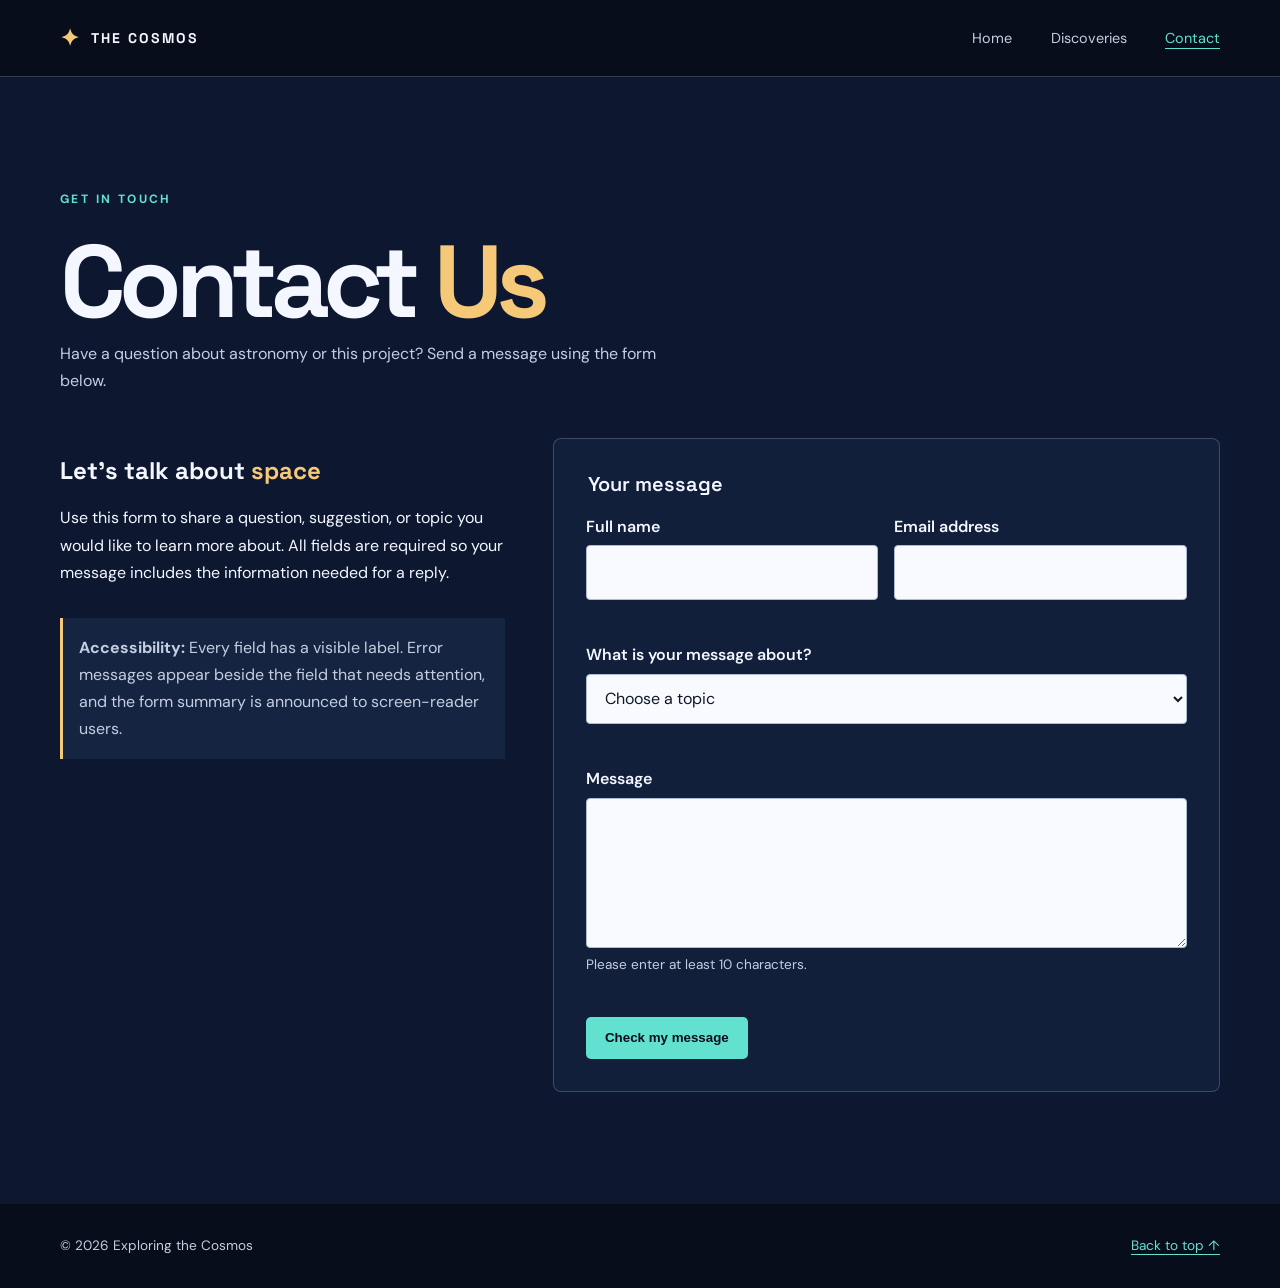
==== contact.html @ 07278807 "Add files via upload" ====
<!DOCTYPE html>
<html lang="en">
<head>
  <meta charset="UTF-8">
  <meta name="viewport" content="width=device-width, initial-scale=1.0">
  <meta name="description" content="Explore astronomy, scientific discoveries, and fascinating facts about the universe.">
  <title>Contact | Exploring the Cosmos</title>
  <link rel="preconnect" href="https://fonts.googleapis.com">
  <link rel="preconnect" href="https://fonts.gstatic.com" crossorigin>
  <link href="https://fonts.googleapis.com/css2?family=DM+Sans:wght@400;500;600;700&family=Space+Grotesk:wght@500;600;700&display=swap" rel="stylesheet">
  <link rel="stylesheet" href="style.css">
</head>
<body>
  <a class="skip-link" href="#main-content">Skip to main content</a>
  <header class="site-header"><div class="container header-inner">
    <a class="brand" href="index.html"><span class="brand-icon" aria-hidden="true">✦</span><span>THE COSMOS</span></a>
    <nav class="main-nav" aria-label="Main navigation">
      <a href="index.html" >Home</a><a href="discoveries.html" >Discoveries</a><a href="contact.html" aria-current="page">Contact</a>
    </nav>
  </div></header>

<main id="main-content"><section class="content-section contact-section" id="top"><div class="container"><div class="section-heading"><p class="eyebrow">GET IN TOUCH</p><h1 id="page-title">Contact <span>Us</span></h1><p class="section-intro">Have a question about astronomy or this project? Send a message using the form below.</p></div>
<div class="contact-layout"><div><h2>Let's talk about <span>space</span></h2><p>Use this form to share a question, suggestion, or topic you would like to learn more about. All fields are required so your message includes the information needed for a reply.</p><div class="design-note"><strong>Accessibility:</strong> Every field has a visible label. Error messages appear beside the field that needs attention, and the form summary is announced to screen-reader users.</div></div>
<form class="contact-panel" id="contact-form" novalidate>
<fieldset style="border:0;padding:0;margin:0"><legend style="font:600 1.25rem 'Space Grotesk',Arial,sans-serif;margin-bottom:1rem">Your message</legend>
<div class="form-grid">
<div class="form-field"><label for="full-name">Full name</label><input id="full-name" name="full-name" type="text" autocomplete="name" required aria-describedby="name-error"><p class="field-error" id="name-error"></p></div>
<div class="form-field"><label for="email">Email address</label><input id="email" name="email" type="email" autocomplete="email" required aria-describedby="email-error"><p class="field-error" id="email-error"></p></div>
<div class="form-field full"><label for="topic">What is your message about?</label><select id="topic" name="topic" required aria-describedby="topic-error"><option value="">Choose a topic</option><option value="astronomy">Astronomy question</option><option value="website">Website feedback</option><option value="other">Other</option></select><p class="field-error" id="topic-error"></p></div>
<div class="form-field full"><label for="message">Message</label><textarea id="message" name="message" required minlength="10" aria-describedby="message-help message-error"></textarea><p class="form-help" id="message-help">Please enter at least 10 characters.</p><p class="field-error" id="message-error"></p></div>
</div></fieldset>
<div class="form-actions"><button class="button" type="submit">Check my message</button></div>
<p class="form-status" id="form-status" role="status" aria-live="polite" hidden></p>
</form></div></div></section></main>
<script src="form.js" defer></script>

  <footer class="site-footer"><div class="container footer-inner"><p>© 2026 Exploring the Cosmos</p><a href="#top">Back to top ↑</a></div></footer>
</body></html>
---- style.css ----
/* Exploring the Cosmos — Milestone 2 accessibility update
   Consistent palette: midnight navy, teal, and gold.
   Gestalt design: proximity groups related content; similarity repeats card and navigation styles.
*/
:root{--midnight:#070d1b;--navy:#0d1830;--panel:#111f3b;--panel-light:#172847;--text:#f4f7ff;--muted:#c5cee0;--teal:#62e0d0;--gold:#f5c978;--line:rgba(190,210,245,.24);--content-width:1120px;--section-space:6rem}
*{box-sizing:border-box}html{scroll-behavior:smooth;scroll-padding-top:90px}body{margin:0;background:var(--midnight);color:var(--text);font-family:"DM Sans",Arial,sans-serif;line-height:1.7}img{display:block;max-width:100%}a{color:inherit}.container{width:min(var(--content-width),calc(100% - 3rem));margin-inline:auto}
.skip-link{position:absolute;left:1rem;top:-5rem;z-index:100;padding:.75rem 1rem;background:var(--gold);color:var(--midnight);font-weight:700;border-radius:4px}.skip-link:focus{top:1rem}
.site-header{position:sticky;top:0;z-index:10;background:#070d1b;border-bottom:1px solid var(--line)}.header-inner{min-height:76px;display:flex;align-items:center;justify-content:space-between;gap:2rem}.brand{display:inline-flex;align-items:center;gap:.65rem;text-decoration:none;font:700 .88rem "Space Grotesk",Arial,sans-serif;letter-spacing:.14em}.brand-icon{color:var(--gold);font-size:1.45rem}.main-nav{display:flex;flex-wrap:wrap;gap:clamp(1rem,3vw,2.5rem)}.main-nav a{color:var(--muted);font-size:.9rem;text-decoration:none}.main-nav a:hover,.main-nav a:focus-visible,.main-nav a[aria-current="page"]{color:var(--teal);text-decoration:underline;text-underline-offset:5px}
.hero{min-height:620px;position:relative;display:flex;align-items:center;overflow:hidden;background:#101d38 url("https://images.unsplash.com/photo-1462331940025-496dfbfc7564?auto=format&fit=crop&w=2000&q=90") center 48%/cover no-repeat}.hero-overlay{position:absolute;inset:0;background:linear-gradient(90deg,rgba(5,10,24,.96),rgba(5,10,24,.78) 58%,rgba(5,10,24,.28)),linear-gradient(0deg,rgba(7,13,27,.55),transparent 45%)}.hero-content{position:relative;z-index:1;padding-block:7rem}.eyebrow{margin:0 0 1rem;color:var(--teal);font-size:.75rem;font-weight:700;letter-spacing:.2em}h1,h2,h3{font-family:"Space Grotesk",Arial,sans-serif;line-height:1.12}h1{max-width:760px;margin:0;font-size:clamp(3.1rem,8vw,6.7rem);letter-spacing:-.065em}h1 span,h2 span{color:var(--gold)}.hero-description{max-width:560px;margin:1.5rem 0 2rem;color:#e3e9f4;font-size:clamp(1rem,2vw,1.2rem)}.primary-button,.button{display:inline-flex;align-items:center;gap:1rem;padding:.85rem 1.2rem;border:0;border-radius:5px;background:var(--teal);color:var(--midnight);font-weight:700;text-decoration:none;cursor:pointer}.primary-button:hover,.button:hover{background:#8af0e4}.hero-caption{position:absolute;right:max(1.5rem,calc((100vw - var(--content-width))/2));bottom:2rem;color:#f4f7ff;font-size:.75rem;letter-spacing:.2em}
.content-section{padding-block:var(--section-space)}.about-section,.facts-section{background:var(--navy)}.about-grid{display:grid;grid-template-columns:.9fr 1.1fr;align-items:center;gap:clamp(2.5rem,6vw,5.5rem)}.section-copy h2,.section-heading h2{margin:0 0 1.25rem;font-size:clamp(2.4rem,5vw,4rem);letter-spacing:-.05em}.section-copy p:not(.eyebrow){color:var(--muted)}.about-image{margin:0;padding:.65rem;border:1px solid var(--line);background:#111f3b}.about-image img{width:100%;aspect-ratio:5/4;object-fit:cover}.about-image figcaption{padding:.8rem .45rem .25rem;color:var(--muted);font-size:.85rem}
.discoveries-section{background:var(--midnight)}.section-heading{max-width:720px;margin-bottom:2.7rem}.section-intro{max-width:600px;margin:0;color:var(--muted)}.discovery-grid{display:grid;grid-template-columns:repeat(3,1fr);gap:1.2rem}.discovery-card{position:relative;min-height:330px;padding:2rem;border:1px solid var(--line);border-radius:8px;background:linear-gradient(145deg,var(--panel-light),var(--panel));transition:transform .2s ease,border-color .2s ease}.discovery-card:hover{transform:translateY(-3px);border-color:var(--teal)}.card-number{position:absolute;top:1.4rem;right:1.5rem;color:#c5cee0;font:600 .8rem "Space Grotesk",Arial,sans-serif}.card-icon{display:grid;width:48px;height:48px;place-items:center;margin-bottom:1.5rem;border-radius:50%;background:#203b58;color:var(--teal);font-size:1.7rem}.discovery-card h3{max-width:260px;margin:0 0 1rem;font-size:1.35rem}.discovery-card p{margin:0 0 1.5rem;color:var(--muted);font-size:.92rem}.card-tag{color:var(--gold);font-size:.75rem;font-weight:700;letter-spacing:.14em}
.facts-grid{display:grid;grid-template-columns:repeat(4,1fr);gap:1rem}.fact-card{padding:1.6rem;border-top:2px solid var(--teal);background:#142441}.fact-symbol{color:var(--gold);font-size:2rem}.fact-label{margin:.8rem 0 .4rem;color:var(--teal);font-size:.75rem;font-weight:700;letter-spacing:.15em}.fact-card h3{margin:0 0 .8rem;font-size:1.25rem}.fact-card p:last-child{margin:0;color:var(--muted);font-size:.9rem}
.closing-banner{padding-block:5rem;background:linear-gradient(110deg,#102342,#172e4c 55%,#10203a);border-block:1px solid var(--line)}.closing-content h2{margin:0;font-size:clamp(2.5rem,6vw,4.7rem);letter-spacing:-.055em}.site-footer{background:var(--midnight)}.footer-inner{min-height:84px;display:flex;align-items:center;justify-content:space-between;gap:1rem;color:var(--muted);font-size:.85rem}.footer-inner p{margin:0}.footer-inner a{color:var(--teal);text-underline-offset:4px}
/* Contact form: visible labels, inline errors, and clear focus states */
.contact-section{background:var(--navy)}.contact-layout{display:grid;grid-template-columns:.8fr 1.2fr;gap:3rem;align-items:start}.contact-panel{padding:clamp(1.25rem,3vw,2rem);background:var(--panel);border:1px solid var(--line);border-radius:8px}.form-grid{display:grid;grid-template-columns:1fr 1fr;gap:1rem}.form-field{display:flex;flex-direction:column;gap:.35rem}.form-field.full{grid-column:1/-1}.form-field label{font-weight:600}.form-field input,.form-field textarea,.form-field select{width:100%;padding:.8rem .9rem;border:1px solid #aebbd0;border-radius:4px;background:#f8faff;color:#101827;font:inherit}.form-field textarea{min-height:150px;resize:vertical}.form-help{margin:0;color:var(--muted);font-size:.85rem}.field-error{min-height:1.35em;margin:0;color:#ffb4b4;font-size:.88rem}.form-field [aria-invalid="true"]{border:2px solid #ffb4b4}.form-status{margin:1rem 0 0;padding:.75rem;border-left:4px solid var(--teal);background:#142c40;color:var(--text)}.form-status[hidden]{display:none}.form-actions{margin-top:1rem}.design-note{margin-top:2rem;padding:1rem;border-left:3px solid var(--gold);background:#142441;color:var(--muted)}
:focus-visible{outline:3px solid var(--gold);outline-offset:4px}button:focus-visible,a:focus-visible,input:focus-visible,textarea:focus-visible,select:focus-visible{outline:3px solid var(--gold);outline-offset:3px}
@media(max-width:768px){:root{--section-space:4.5rem}.header-inner{min-height:70px}.main-nav{gap:1rem}.hero{min-height:560px}.about-grid,.contact-layout{grid-template-columns:1fr}.about-image{max-width:680px}.discovery-grid{grid-template-columns:repeat(2,1fr)}.discovery-card:last-child{grid-column:1/-1;min-height:auto}.facts-grid{grid-template-columns:repeat(2,1fr)}}
@media(max-width:480px){.container{width:min(100% - 2rem,var(--content-width))}.header-inner{align-items:flex-start;flex-direction:column;justify-content:center;gap:.45rem;padding-block:.8rem}.main-nav{width:100%;justify-content:space-between;gap:.5rem}.main-nav a{font-size:.8rem}.hero{min-height:520px;background-position:58% center}.hero-content{padding-block:5rem}h1{font-size:clamp(2.7rem,13vw,4rem)}.hero-caption{right:1rem;bottom:1rem;font-size:.75rem}:root{--section-space:3.7rem}.discovery-grid,.facts-grid,.form-grid{grid-template-columns:1fr}.discovery-card,.discovery-card:last-child{grid-column:auto;min-height:auto}.footer-inner{align-items:flex-start;flex-direction:column;justify-content:center;padding-block:1.2rem}}
@media(min-width:1200px){:root{--content-width:1160px;--section-space:7rem}.hero{min-height:700px}.discovery-card{padding:2.25rem}}
@media(prefers-reduced-motion:reduce){html{scroll-behavior:auto}*,*::before,*::after{animation-duration:.01ms!important;animation-iteration-count:1!important;transition-duration:.01ms!important;scroll-behavior:auto!important}}
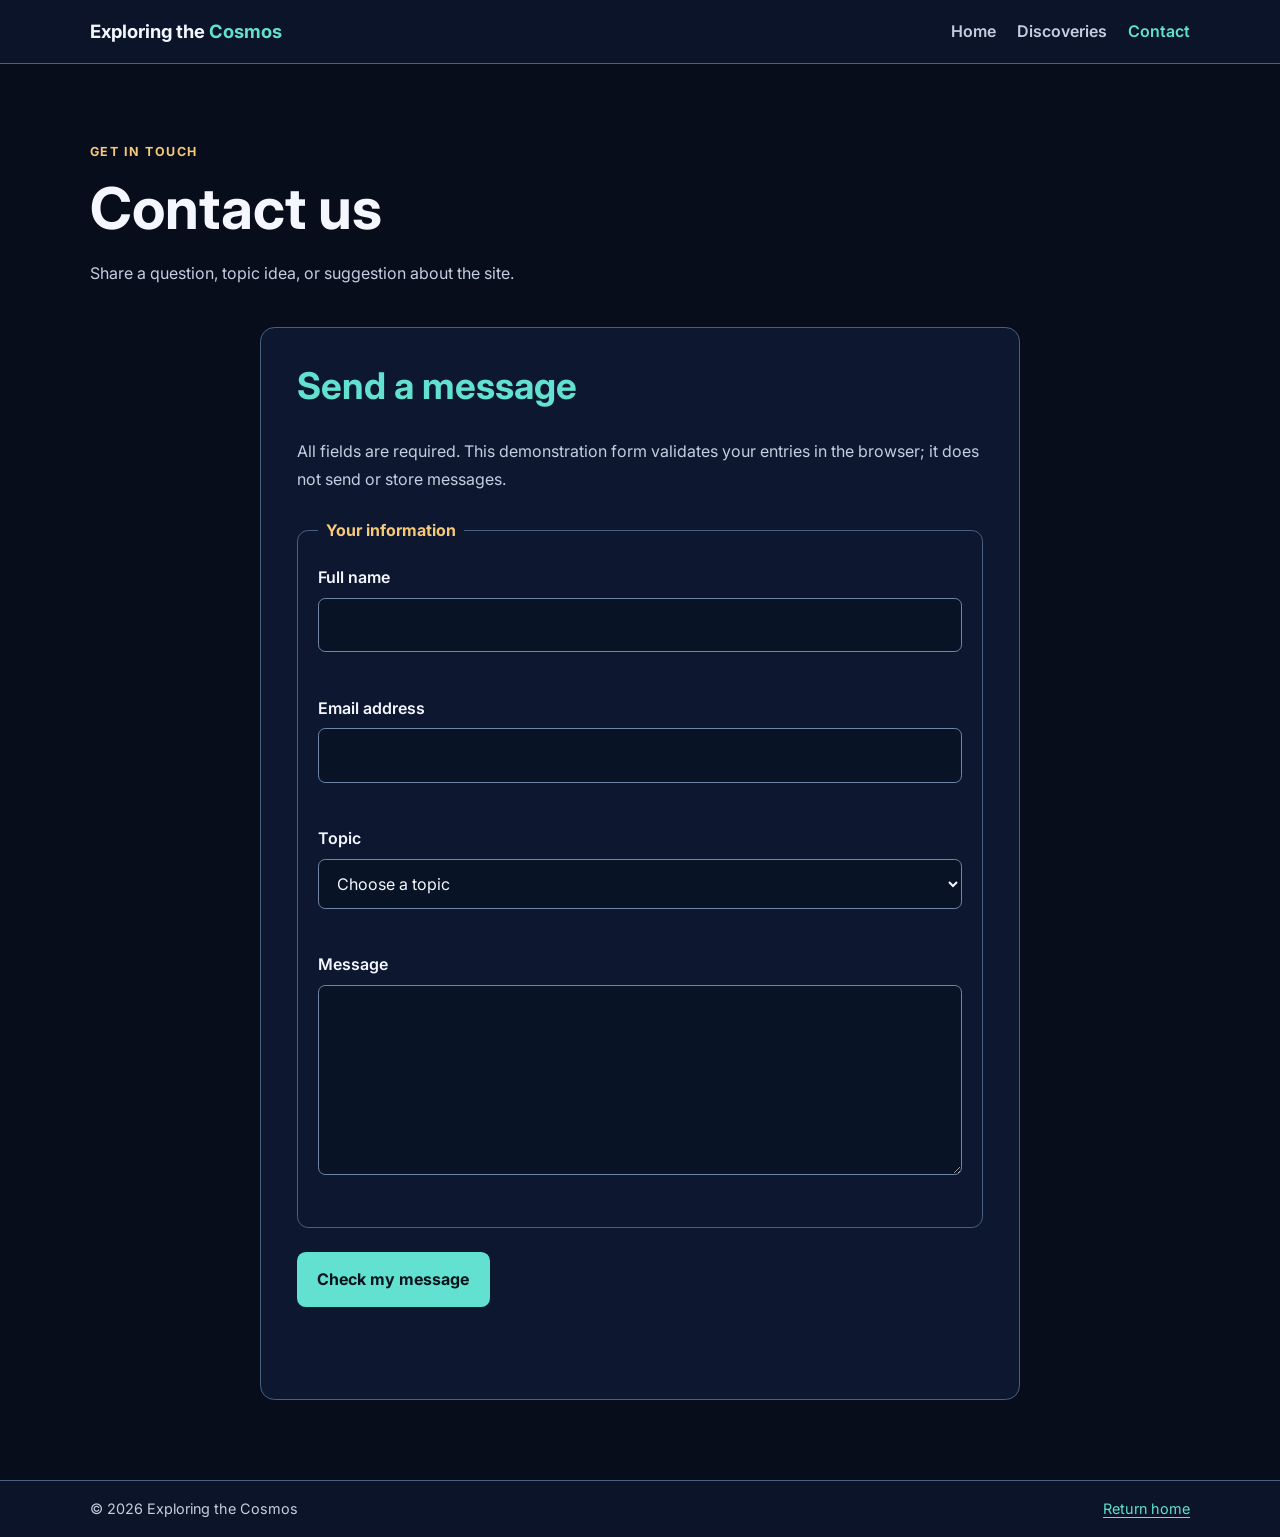
==== commit 94874e7e: "Add files via upload" ====
--- a/contact.html
+++ b/contact.html
@@ -1,38 +1,78 @@
-<!DOCTYPE html>
+<!doctype html>
 <html lang="en">
 <head>
-  <meta charset="UTF-8">
-  <meta name="viewport" content="width=device-width, initial-scale=1.0">
-  <meta name="description" content="Explore astronomy, scientific discoveries, and fascinating facts about the universe.">
+  <meta charset="utf-8">
+  <meta name="viewport" content="width=device-width, initial-scale=1">
+  <meta name="description" content="Contact Exploring the Cosmos with a question or suggestion.">
   <title>Contact | Exploring the Cosmos</title>
   <link rel="preconnect" href="https://fonts.googleapis.com">
   <link rel="preconnect" href="https://fonts.gstatic.com" crossorigin>
-  <link href="https://fonts.googleapis.com/css2?family=DM+Sans:wght@400;500;600;700&family=Space+Grotesk:wght@500;600;700&display=swap" rel="stylesheet">
+  <link href="https://fonts.googleapis.com/css2?family=Inter:wght@400;500;600;700&display=swap" rel="stylesheet">
   <link rel="stylesheet" href="style.css">
+  <script src="form.js" defer></script>
 </head>
 <body>
   <a class="skip-link" href="#main-content">Skip to main content</a>
-  <header class="site-header"><div class="container header-inner">
-    <a class="brand" href="index.html"><span class="brand-icon" aria-hidden="true">✦</span><span>THE COSMOS</span></a>
-    <nav class="main-nav" aria-label="Main navigation">
-      <a href="index.html" >Home</a><a href="discoveries.html" >Discoveries</a><a href="contact.html" aria-current="page">Contact</a>
-    </nav>
-  </div></header>
-
-<main id="main-content"><section class="content-section contact-section" id="top"><div class="container"><div class="section-heading"><p class="eyebrow">GET IN TOUCH</p><h1 id="page-title">Contact <span>Us</span></h1><p class="section-intro">Have a question about astronomy or this project? Send a message using the form below.</p></div>
-<div class="contact-layout"><div><h2>Let's talk about <span>space</span></h2><p>Use this form to share a question, suggestion, or topic you would like to learn more about. All fields are required so your message includes the information needed for a reply.</p><div class="design-note"><strong>Accessibility:</strong> Every field has a visible label. Error messages appear beside the field that needs attention, and the form summary is announced to screen-reader users.</div></div>
-<form class="contact-panel" id="contact-form" novalidate>
-<fieldset style="border:0;padding:0;margin:0"><legend style="font:600 1.25rem 'Space Grotesk',Arial,sans-serif;margin-bottom:1rem">Your message</legend>
-<div class="form-grid">
-<div class="form-field"><label for="full-name">Full name</label><input id="full-name" name="full-name" type="text" autocomplete="name" required aria-describedby="name-error"><p class="field-error" id="name-error"></p></div>
-<div class="form-field"><label for="email">Email address</label><input id="email" name="email" type="email" autocomplete="email" required aria-describedby="email-error"><p class="field-error" id="email-error"></p></div>
-<div class="form-field full"><label for="topic">What is your message about?</label><select id="topic" name="topic" required aria-describedby="topic-error"><option value="">Choose a topic</option><option value="astronomy">Astronomy question</option><option value="website">Website feedback</option><option value="other">Other</option></select><p class="field-error" id="topic-error"></p></div>
-<div class="form-field full"><label for="message">Message</label><textarea id="message" name="message" required minlength="10" aria-describedby="message-help message-error"></textarea><p class="form-help" id="message-help">Please enter at least 10 characters.</p><p class="field-error" id="message-error"></p></div>
-</div></fieldset>
-<div class="form-actions"><button class="button" type="submit">Check my message</button></div>
-<p class="form-status" id="form-status" role="status" aria-live="polite" hidden></p>
-</form></div></div></section></main>
-<script src="form.js" defer></script>
-
-  <footer class="site-footer"><div class="container footer-inner"><p>© 2026 Exploring the Cosmos</p><a href="#top">Back to top ↑</a></div></footer>
-</body></html>
+  <header class="site-header">
+    <div class="container header-inner">
+      <a class="brand" href="index.html">Exploring the <span>Cosmos</span></a>
+      <nav class="site-nav" aria-label="Main navigation">
+        <ul>
+          <li><a href="index.html">Home</a></li>
+          <li><a href="discoveries.html">Discoveries</a></li>
+          <li><a href="contact.html" aria-current="page">Contact</a></li>
+        </ul>
+      </nav>
+    </div>
+  </header>
+  <main id="main-content" class="container page-main">
+    <header class="page-intro">
+      <p class="eyebrow">Get in touch</p>
+      <h1>Contact us</h1>
+      <p>Share a question, topic idea, or suggestion about the site.</p>
+    </header>
+    <section class="form-panel" aria-labelledby="form-heading">
+      <h2 id="form-heading">Send a message</h2>
+      <p class="form-note">All fields are required. This demonstration form validates your entries in the browser; it does not send or store messages.</p>
+      <form id="contact-form" novalidate>
+        <fieldset>
+          <legend>Your information</legend>
+          <div class="form-field">
+            <label for="full-name">Full name</label>
+            <input id="full-name" name="fullName" type="text" autocomplete="name" required aria-describedby="name-error">
+            <small class="field-error" id="name-error"></small>
+          </div>
+          <div class="form-field">
+            <label for="email">Email address</label>
+            <input id="email" name="email" type="email" autocomplete="email" required aria-describedby="email-error">
+            <small class="field-error" id="email-error"></small>
+          </div>
+          <div class="form-field">
+            <label for="topic">Topic</label>
+            <select id="topic" name="topic" required aria-describedby="topic-error">
+              <option value="">Choose a topic</option>
+              <option value="question">Astronomy question</option>
+              <option value="suggestion">Website suggestion</option>
+              <option value="other">Other</option>
+            </select>
+            <small class="field-error" id="topic-error"></small>
+          </div>
+          <div class="form-field">
+            <label for="message">Message</label>
+            <textarea id="message" name="message" rows="6" required minlength="10" aria-describedby="message-error"></textarea>
+            <small class="field-error" id="message-error"></small>
+          </div>
+        </fieldset>
+        <button class="button" type="submit">Check my message</button>
+        <p id="form-status" class="form-status" role="status" aria-live="polite"></p>
+      </form>
+    </section>
+  </main>
+  <footer class="site-footer">
+    <div class="container footer-inner">
+      <p>© 2026 Exploring the Cosmos</p>
+      <p><a href="index.html">Return home</a></p>
+    </div>
+  </footer>
+</body>
+</html>
--- a/style.css
+++ b/style.css
@@ -1,20 +1,99 @@
-/* Exploring the Cosmos — Milestone 2 accessibility update
-   Consistent palette: midnight navy, teal, and gold.
-   Gestalt design: proximity groups related content; similarity repeats card and navigation styles.
-*/
-:root{--midnight:#070d1b;--navy:#0d1830;--panel:#111f3b;--panel-light:#172847;--text:#f4f7ff;--muted:#c5cee0;--teal:#62e0d0;--gold:#f5c978;--line:rgba(190,210,245,.24);--content-width:1120px;--section-space:6rem}
-*{box-sizing:border-box}html{scroll-behavior:smooth;scroll-padding-top:90px}body{margin:0;background:var(--midnight);color:var(--text);font-family:"DM Sans",Arial,sans-serif;line-height:1.7}img{display:block;max-width:100%}a{color:inherit}.container{width:min(var(--content-width),calc(100% - 3rem));margin-inline:auto}
-.skip-link{position:absolute;left:1rem;top:-5rem;z-index:100;padding:.75rem 1rem;background:var(--gold);color:var(--midnight);font-weight:700;border-radius:4px}.skip-link:focus{top:1rem}
-.site-header{position:sticky;top:0;z-index:10;background:#070d1b;border-bottom:1px solid var(--line)}.header-inner{min-height:76px;display:flex;align-items:center;justify-content:space-between;gap:2rem}.brand{display:inline-flex;align-items:center;gap:.65rem;text-decoration:none;font:700 .88rem "Space Grotesk",Arial,sans-serif;letter-spacing:.14em}.brand-icon{color:var(--gold);font-size:1.45rem}.main-nav{display:flex;flex-wrap:wrap;gap:clamp(1rem,3vw,2.5rem)}.main-nav a{color:var(--muted);font-size:.9rem;text-decoration:none}.main-nav a:hover,.main-nav a:focus-visible,.main-nav a[aria-current="page"]{color:var(--teal);text-decoration:underline;text-underline-offset:5px}
-.hero{min-height:620px;position:relative;display:flex;align-items:center;overflow:hidden;background:#101d38 url("https://images.unsplash.com/photo-1462331940025-496dfbfc7564?auto=format&fit=crop&w=2000&q=90") center 48%/cover no-repeat}.hero-overlay{position:absolute;inset:0;background:linear-gradient(90deg,rgba(5,10,24,.96),rgba(5,10,24,.78) 58%,rgba(5,10,24,.28)),linear-gradient(0deg,rgba(7,13,27,.55),transparent 45%)}.hero-content{position:relative;z-index:1;padding-block:7rem}.eyebrow{margin:0 0 1rem;color:var(--teal);font-size:.75rem;font-weight:700;letter-spacing:.2em}h1,h2,h3{font-family:"Space Grotesk",Arial,sans-serif;line-height:1.12}h1{max-width:760px;margin:0;font-size:clamp(3.1rem,8vw,6.7rem);letter-spacing:-.065em}h1 span,h2 span{color:var(--gold)}.hero-description{max-width:560px;margin:1.5rem 0 2rem;color:#e3e9f4;font-size:clamp(1rem,2vw,1.2rem)}.primary-button,.button{display:inline-flex;align-items:center;gap:1rem;padding:.85rem 1.2rem;border:0;border-radius:5px;background:var(--teal);color:var(--midnight);font-weight:700;text-decoration:none;cursor:pointer}.primary-button:hover,.button:hover{background:#8af0e4}.hero-caption{position:absolute;right:max(1.5rem,calc((100vw - var(--content-width))/2));bottom:2rem;color:#f4f7ff;font-size:.75rem;letter-spacing:.2em}
-.content-section{padding-block:var(--section-space)}.about-section,.facts-section{background:var(--navy)}.about-grid{display:grid;grid-template-columns:.9fr 1.1fr;align-items:center;gap:clamp(2.5rem,6vw,5.5rem)}.section-copy h2,.section-heading h2{margin:0 0 1.25rem;font-size:clamp(2.4rem,5vw,4rem);letter-spacing:-.05em}.section-copy p:not(.eyebrow){color:var(--muted)}.about-image{margin:0;padding:.65rem;border:1px solid var(--line);background:#111f3b}.about-image img{width:100%;aspect-ratio:5/4;object-fit:cover}.about-image figcaption{padding:.8rem .45rem .25rem;color:var(--muted);font-size:.85rem}
-.discoveries-section{background:var(--midnight)}.section-heading{max-width:720px;margin-bottom:2.7rem}.section-intro{max-width:600px;margin:0;color:var(--muted)}.discovery-grid{display:grid;grid-template-columns:repeat(3,1fr);gap:1.2rem}.discovery-card{position:relative;min-height:330px;padding:2rem;border:1px solid var(--line);border-radius:8px;background:linear-gradient(145deg,var(--panel-light),var(--panel));transition:transform .2s ease,border-color .2s ease}.discovery-card:hover{transform:translateY(-3px);border-color:var(--teal)}.card-number{position:absolute;top:1.4rem;right:1.5rem;color:#c5cee0;font:600 .8rem "Space Grotesk",Arial,sans-serif}.card-icon{display:grid;width:48px;height:48px;place-items:center;margin-bottom:1.5rem;border-radius:50%;background:#203b58;color:var(--teal);font-size:1.7rem}.discovery-card h3{max-width:260px;margin:0 0 1rem;font-size:1.35rem}.discovery-card p{margin:0 0 1.5rem;color:var(--muted);font-size:.92rem}.card-tag{color:var(--gold);font-size:.75rem;font-weight:700;letter-spacing:.14em}
-.facts-grid{display:grid;grid-template-columns:repeat(4,1fr);gap:1rem}.fact-card{padding:1.6rem;border-top:2px solid var(--teal);background:#142441}.fact-symbol{color:var(--gold);font-size:2rem}.fact-label{margin:.8rem 0 .4rem;color:var(--teal);font-size:.75rem;font-weight:700;letter-spacing:.15em}.fact-card h3{margin:0 0 .8rem;font-size:1.25rem}.fact-card p:last-child{margin:0;color:var(--muted);font-size:.9rem}
-.closing-banner{padding-block:5rem;background:linear-gradient(110deg,#102342,#172e4c 55%,#10203a);border-block:1px solid var(--line)}.closing-content h2{margin:0;font-size:clamp(2.5rem,6vw,4.7rem);letter-spacing:-.055em}.site-footer{background:var(--midnight)}.footer-inner{min-height:84px;display:flex;align-items:center;justify-content:space-between;gap:1rem;color:var(--muted);font-size:.85rem}.footer-inner p{margin:0}.footer-inner a{color:var(--teal);text-underline-offset:4px}
-/* Contact form: visible labels, inline errors, and clear focus states */
-.contact-section{background:var(--navy)}.contact-layout{display:grid;grid-template-columns:.8fr 1.2fr;gap:3rem;align-items:start}.contact-panel{padding:clamp(1.25rem,3vw,2rem);background:var(--panel);border:1px solid var(--line);border-radius:8px}.form-grid{display:grid;grid-template-columns:1fr 1fr;gap:1rem}.form-field{display:flex;flex-direction:column;gap:.35rem}.form-field.full{grid-column:1/-1}.form-field label{font-weight:600}.form-field input,.form-field textarea,.form-field select{width:100%;padding:.8rem .9rem;border:1px solid #aebbd0;border-radius:4px;background:#f8faff;color:#101827;font:inherit}.form-field textarea{min-height:150px;resize:vertical}.form-help{margin:0;color:var(--muted);font-size:.85rem}.field-error{min-height:1.35em;margin:0;color:#ffb4b4;font-size:.88rem}.form-field [aria-invalid="true"]{border:2px solid #ffb4b4}.form-status{margin:1rem 0 0;padding:.75rem;border-left:4px solid var(--teal);background:#142c40;color:var(--text)}.form-status[hidden]{display:none}.form-actions{margin-top:1rem}.design-note{margin-top:2rem;padding:1rem;border-left:3px solid var(--gold);background:#142441;color:var(--muted)}
-:focus-visible{outline:3px solid var(--gold);outline-offset:4px}button:focus-visible,a:focus-visible,input:focus-visible,textarea:focus-visible,select:focus-visible{outline:3px solid var(--gold);outline-offset:3px}
-@media(max-width:768px){:root{--section-space:4.5rem}.header-inner{min-height:70px}.main-nav{gap:1rem}.hero{min-height:560px}.about-grid,.contact-layout{grid-template-columns:1fr}.about-image{max-width:680px}.discovery-grid{grid-template-columns:repeat(2,1fr)}.discovery-card:last-child{grid-column:1/-1;min-height:auto}.facts-grid{grid-template-columns:repeat(2,1fr)}}
-@media(max-width:480px){.container{width:min(100% - 2rem,var(--content-width))}.header-inner{align-items:flex-start;flex-direction:column;justify-content:center;gap:.45rem;padding-block:.8rem}.main-nav{width:100%;justify-content:space-between;gap:.5rem}.main-nav a{font-size:.8rem}.hero{min-height:520px;background-position:58% center}.hero-content{padding-block:5rem}h1{font-size:clamp(2.7rem,13vw,4rem)}.hero-caption{right:1rem;bottom:1rem;font-size:.75rem}:root{--section-space:3.7rem}.discovery-grid,.facts-grid,.form-grid{grid-template-columns:1fr}.discovery-card,.discovery-card:last-child{grid-column:auto;min-height:auto}.footer-inner{align-items:flex-start;flex-direction:column;justify-content:center;padding-block:1.2rem}}
-@media(min-width:1200px){:root{--content-width:1160px;--section-space:7rem}.hero{min-height:700px}.discovery-card{padding:2.25rem}}
-@media(prefers-reduced-motion:reduce){html{scroll-behavior:auto}*,*::before,*::after{animation-duration:.01ms!important;animation-iteration-count:1!important;transition-duration:.01ms!important;scroll-behavior:auto!important}}
+/* Shared styles for Exploring the Cosmos — Milestone 2 */
+:root {
+  color-scheme: dark;
+  --bg: #070D1B;
+  --surface: #0D1830;
+  --card: #111F3B;
+  --card-hover: #172847;
+  --text: #F4F7FF;
+  --muted: #C5CEE0;
+  --teal: #62E0D0;
+  --gold: #F5C978;
+  --border: #496080;
+  --danger: #FF9B9B;
+  font-family: Inter, Arial, sans-serif;
+}
+* { box-sizing: border-box; }
+html { scroll-behavior: smooth; }
+body { margin: 0; background: var(--bg); color: var(--text); line-height: 1.7; }
+a { color: var(--teal); text-underline-offset: .2em; }
+a:hover { color: var(--gold); }
+a:focus-visible, button:focus-visible, input:focus-visible, select:focus-visible, textarea:focus-visible {
+  outline: 3px solid var(--gold); outline-offset: 3px;
+}
+.container { width: min(1100px, calc(100% - 2.5rem)); margin-inline: auto; }
+.skip-link { position: absolute; left: 1rem; top: -5rem; z-index: 10; padding: .7rem 1rem; background: var(--gold); color: #111; border-radius: .5rem; }
+.skip-link:focus { top: 1rem; }
+.site-header { background: #0B1428; border-bottom: 1px solid var(--border); }
+.header-inner, .footer-inner { display: flex; align-items: center; justify-content: space-between; gap: 1.5rem; padding-block: 1rem; }
+.brand { color: var(--text); font-weight: 700; font-size: 1.15rem; text-decoration: none; }
+.brand span, h1 span { color: var(--teal); }
+.site-nav ul { display: flex; flex-wrap: wrap; gap: 1.3rem; list-style: none; padding: 0; margin: 0; }
+.site-nav a { color: var(--muted); text-decoration: none; font-weight: 600; }
+.site-nav a[aria-current="page"], .site-nav a:hover { color: var(--teal); }
+.hero { padding: clamp(4rem, 10vw, 8rem) 0; background: radial-gradient(ellipse at 80% 20%, #19365B 0, transparent 45%), linear-gradient(130deg, #0D1830, #070D1B 72%); border-bottom: 1px solid var(--border); }
+.hero-content { max-width: 760px; }
+.eyebrow, .card-label { color: var(--gold); text-transform: uppercase; letter-spacing: .12em; font-size: .78rem; font-weight: 700; }
+h1, h2, h3 { line-height: 1.2; margin-top: 0; }
+h1 { font-size: clamp(2.4rem, 6vw, 4.6rem); margin-bottom: 1rem; }
+h2 { font-size: clamp(1.65rem, 3vw, 2.3rem); }
+h3 { font-size: 1.25rem; }
+p { color: var(--muted); }
+.hero-copy { max-width: 620px; font-size: 1.15rem; margin-bottom: 2rem; }
+.button { display: inline-block; border: 2px solid var(--teal); border-radius: .55rem; padding: .75rem 1.15rem; background: var(--teal); color: #06131D; font: inherit; font-weight: 700; text-decoration: none; cursor: pointer; }
+.button:hover { background: var(--gold); border-color: var(--gold); color: #111; }
+.button-outline { background: transparent; color: var(--teal); }
+.section { padding-block: 5rem; }
+.section-heading { max-width: 700px; margin-bottom: 2rem; }
+.card-grid { display: grid; grid-template-columns: repeat(3, minmax(0, 1fr)); gap: 1.25rem; }
+.content-card { padding: 1.5rem; background: var(--card); border: 1px solid var(--border); border-radius: .9rem; }
+.content-card:hover { background: var(--card-hover); }
+.content-card p { margin-bottom: 1.1rem; }
+.card-icon { display: inline-grid; place-items: center; width: 2.6rem; height: 2.6rem; margin-bottom: 1rem; border-radius: 50%; background: #1B3852; color: var(--teal); font-size: 1.3rem; }
+.text-link { font-weight: 700; text-decoration: none; }
+.feature-band { background: var(--surface); border-block: 1px solid var(--border); padding-block: 3.5rem; }
+.feature-layout { display: flex; align-items: center; justify-content: space-between; gap: 2rem; }
+.feature-layout > div { max-width: 650px; }
+.site-footer { border-top: 1px solid var(--border); background: #0B1428; }
+.footer-inner { color: var(--muted); font-size: .9rem; }
+.footer-inner p { margin: 0; }
+.page-main { padding-block: 4rem 5rem; }
+.page-intro { max-width: 760px; margin-bottom: 2.5rem; }
+.page-intro h1 { font-size: clamp(2.2rem, 5vw, 3.6rem); }
+.discovery-grid { grid-template-columns: repeat(2, minmax(0, 1fr)); }
+.discovery-card h2 { font-size: 1.45rem; color: var(--teal); }
+.card-label { margin-bottom: .7rem; }
+.note-panel, .form-panel { margin-top: 2.5rem; padding: clamp(1.25rem, 4vw, 2.25rem); background: var(--surface); border: 1px solid var(--border); border-radius: .9rem; }
+.note-panel h2, .form-panel h2 { color: var(--teal); }
+.form-panel { max-width: 760px; margin-inline: auto; }
+.form-note { margin-bottom: 1.5rem; }
+fieldset { border: 1px solid var(--border); border-radius: .7rem; padding: 1.25rem; margin: 0 0 1.5rem; }
+legend { color: var(--gold); font-weight: 700; padding-inline: .5rem; }
+.form-field { margin-bottom: 1.2rem; }
+.form-field:last-child { margin-bottom: 0; }
+label { display: block; color: var(--text); font-weight: 600; margin-bottom: .4rem; }
+input, select, textarea { width: 100%; padding: .8rem .9rem; border: 1px solid #7186A6; border-radius: .45rem; background: #081326; color: var(--text); font: inherit; }
+textarea { resize: vertical; }
+input[aria-invalid="true"], select[aria-invalid="true"], textarea[aria-invalid="true"] { border-color: var(--danger); }
+.field-error { display: block; min-height: 1.2rem; color: var(--danger); margin-top: .25rem; }
+.form-status { min-height: 1.5rem; font-weight: 600; }
+.form-status.success { color: var(--teal); }
+.form-status.error { color: var(--danger); }
+@media (max-width: 768px) {
+  .header-inner { align-items: flex-start; flex-direction: column; }
+  .card-grid { grid-template-columns: repeat(2, minmax(0, 1fr)); }
+  .feature-layout { align-items: flex-start; flex-direction: column; }
+}
+@media (max-width: 480px) {
+  .container { width: min(100% - 1.5rem, 1100px); }
+  .site-nav ul { gap: .8rem; }
+  .card-grid, .discovery-grid { grid-template-columns: 1fr; }
+  .section, .page-main { padding-block: 3rem; }
+  .footer-inner { align-items: flex-start; flex-direction: column; gap: .35rem; }
+}
+@media (min-width: 1200px) {
+  .container { width: min(1100px, calc(100% - 4rem)); }
+}
+@media (prefers-reduced-motion: reduce) {
+  *, *::before, *::after { scroll-behavior: auto !important; animation-duration: .01ms !important; animation-iteration-count: 1 !important; transition-duration: .01ms !important; }
+}
